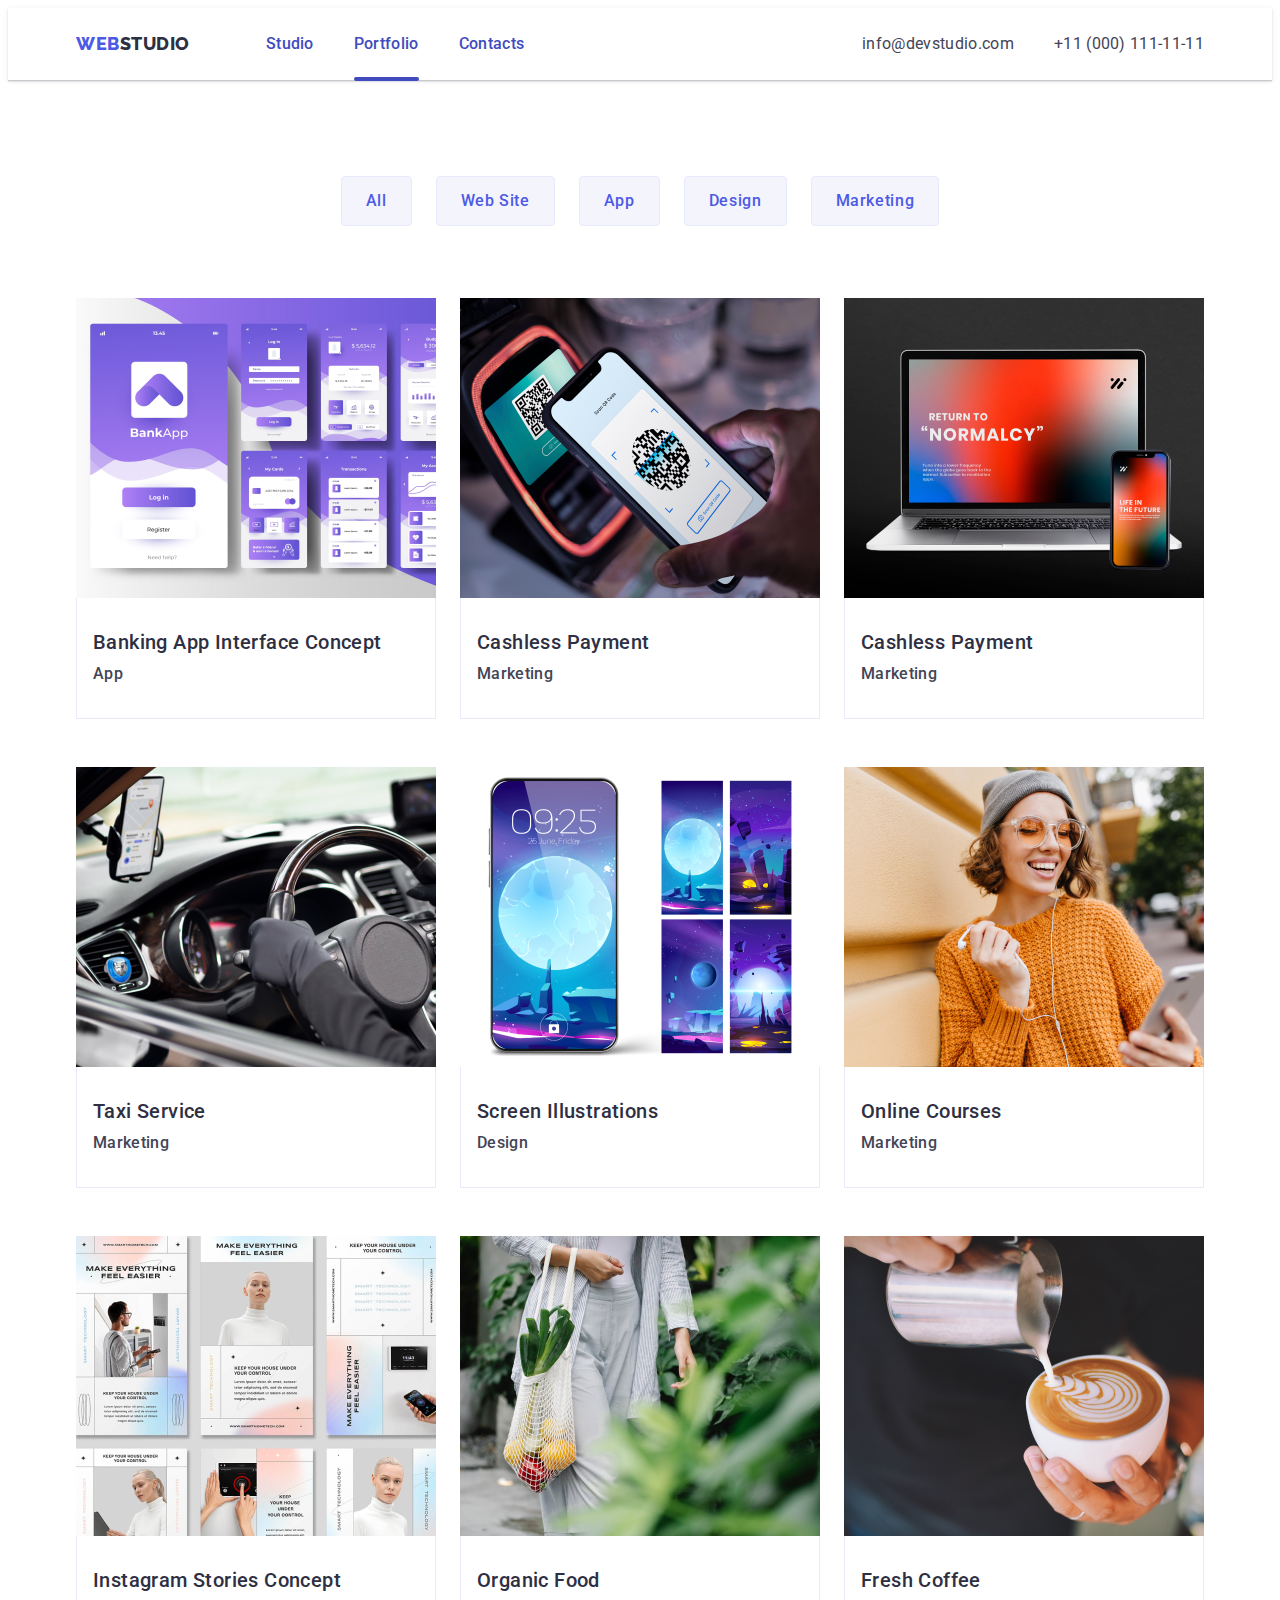
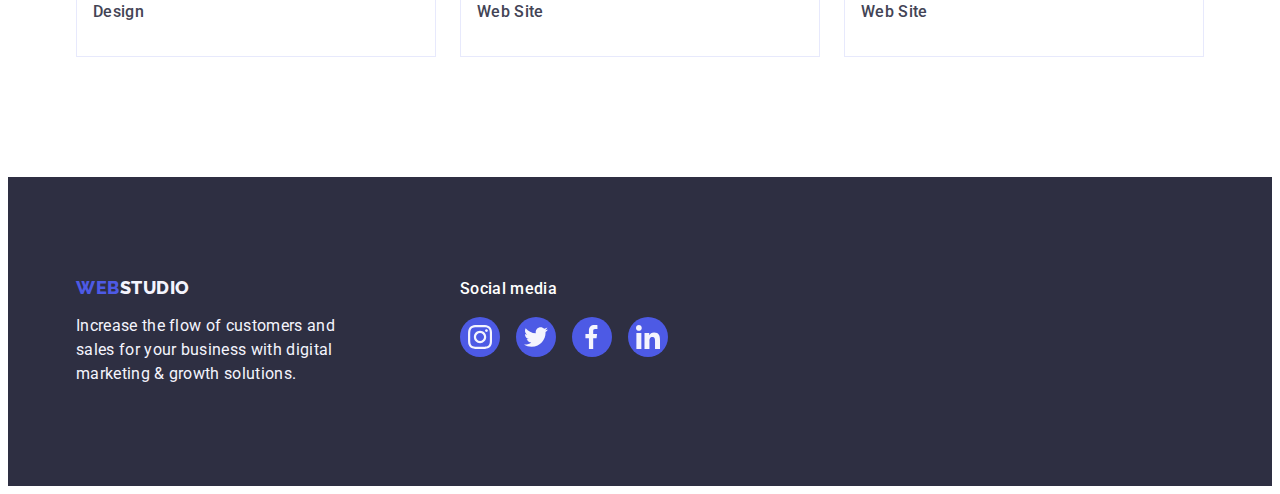
==== portfolio.html @ fa1286f1 "Initial commit" ====
<!DOCTYPE html>
<html lang="en">

<head>
    <meta charset="UTF-8">
    <meta http-equiv="X-UA-Compatible" content="IE=edge">
    <meta name="viewport" content="width=device-width, initial-scale=1.0">
    <title>Document</title>
    <link rel="preconnect" href="https://fonts.googleapis.com">
    <link rel="preconnect" href="https://fonts.gstatic.com" crossorigin>
    <link href="https://fonts.googleapis.com/css2?family=Raleway:wght@800&family=Roboto:wght@400;500;700;900&display=swap"
        rel="stylesheet">
    <link rel="stylesheet" href="https://cdnjs.cloudflare.com/ajax/libs/modern-normalize/1.1.0/modern-normalize.min.css"
        integrity="sha512-wpPYUAdjBVSE4KJnH1VR1HeZfpl1ub8YT/NKx4PuQ5NmX2tKuGu6U/JRp5y+Y8XG2tV+wKQpNHVUX03MfMFn9Q=="
        crossorigin="anonymous" referrerpolicy="no-referrer" />
    <link rel="stylesheet" href="./css/styles.css">
</head>

<body>
    <!-- Шапка сайта -->
    <header class="header">
        <div class="container header-container">
            <nav class="header-navigation">
                <!-- Логотип -->
                <a href="./index.html" class="header-logo link">
                    Web<span class="header-logo-accent">Studio</span>
                </a>
            
                <ul class="navigation-list list">
                    <li class="navigation-item">
                        <a href="./index.html" class="navigation-link link">Studio</a>
                    </li>
                    <li class="navigation-item">
                        <a href="./portfolio.html" class="navigation-link link current">Portfolio</a>
                    </li>
                    <li class="navigation-item">
                        <a href="" class="navigation-link link">Contacts</a>
                    </li>
                </ul>
            </nav>
            <!--  Контактная информация  -->
            <address class="address">
                <ul class="address-list list">
                    <li><a href="mailto:info@devstudio.com" class="address-link link">info@devstudio.com</a></li>
                    <li><a href="tel:+110001111111" class="address-link link">+11 (000) 111-11-11</a></li>
                </ul>
            </address>
        </div>

    </header>

    <main> 
            <!-- Кнопки Портфолио -->
        <section class="portfolio section">
            <div class="container portfolio-container">
                <h1 class="portfolio-title hidden-title">Portfolio</h1>
                    <ul class="portfolio-btn-list list">
                        <li><button type="button" class="portfolio-btn-link">All</button></li>
                        <li><button type="button" class="portfolio-btn-link">Web Site</button></li>
                        <li><button type="button" class="portfolio-btn-link">App</button></li>
                        <li><button type="button" class="portfolio-btn-link">Design</button></li>
                        <li><button type="button" class="portfolio-btn-link">Marketing</button></li>
                    </ul>
            <!-- Список Портфолио -->
                    <ul class="portfolio-list list">
                        <li class="portfolio-item">
                            <a href="" class="portfolio-link link">
                                <div class="portfolio-top-wrap">
                                    <img src="./images/page-2/bank-app-1.jpg" alt="Banking App" width="360">
                                    <p class="portfolio-top-text">
                                        14 Stylish and User-Friendly App Design Concepts · Task Manager App · Calorie Tracker App · Exotic Fruit Ecommerce
                                        App ·
                                        Cloud Storage App
                                    </p>
                                </div>

                                <div class="portfolio-link-wrap">
                                    <h2 class="portfolio-link-title">Banking App Interface Concept</h2>
                                    <p class="portfolio-link-text">App</p>
                                </div>
                            </a>
                        </li>
                        <li class="portfolio-item">
                            <a href="" class="portfolio-link link">
                                <div class="portfolio-top-wrap">
                                    <img src="./images/page-2/cash-pay-2.jpg" alt="Cashless Payment" width="360">
                                    <p class="portfolio-top-text">
                                        14 Stylish and User-Friendly App Design Concepts · Task Manager App · Calorie Tracker App · Exotic Fruit Ecommerce
                                        App ·
                                        Cloud Storage App
                                    </p>
                                </div>

                                <div class="portfolio-link-wrap">
                                    <h2 class="portfolio-link-title">Cashless Payment</h2>
                                    <p class="portfolio-link-text">Marketing</p>
                                </div>
                            </a>
                        </li>
                        <li class="portfolio-item">
                            <a href="" class="portfolio-link link">
                                <div class="portfolio-top-wrap">
                                    <img src="./images/page-2/medit-app-3.jpg" alt="Meditation App" width="360">
                                    <p class="portfolio-top-text">
                                        14 Stylish and User-Friendly App Design Concepts · Task Manager App · Calorie Tracker App · Exotic Fruit Ecommerce
                                        App ·
                                        Cloud Storage App
                                    </p>
                                </div>
                                
                                <div class="portfolio-link-wrap">
                                    <h2 class="portfolio-link-title">Cashless Payment</h2>
                                    <p class="portfolio-link-text">Marketing</p>
                                </div>     
                            </a>
                        </li>
                        <li class="portfolio-item">
                            <a href="" class="portfolio-link link">
                                <div class="portfolio-top-wrap">
                                    <img src="./images/page-2/tax-srv-4.jpg" alt="Taxi Service" width="360">
                                    <p class="portfolio-top-text">
                                        14 Stylish and User-Friendly App Design Concepts · Task Manager App · Calorie Tracker App · Exotic Fruit Ecommerce
                                        App ·
                                        Cloud Storage App
                                    </p>
                                </div>
                                
                                <div class="portfolio-link-wrap">
                                    <h2 class="portfolio-link-title">Taxi Service</h2>
                                    <p class="portfolio-link-text">Marketing</p>
                                </div>
            
                            </a>
                        </li>
                        <li class="portfolio-item">
                            <a href="" class="portfolio-link link">
                                <div class="portfolio-top-wrap">
                                    <img src="./images/page-2/scr-ill-5.jpg" alt="Screen Illustrations" width="360">
                                    <p class="portfolio-top-text">
                                        14 Stylish and User-Friendly App Design Concepts · Task Manager App · Calorie Tracker App · Exotic Fruit Ecommerce
                                        App ·
                                        Cloud Storage App
                                    </p>
                                </div>
                                
                                <div class="portfolio-link-wrap">
                                    <h2 class="portfolio-link-title">Screen Illustrations</h2>
                                    <p class="portfolio-link-text">Design</p>
                                </div>
            
                            </a>
                        </li>
                        <li class="portfolio-item">
                            <a href="" class="portfolio-link link">
                                <div class="portfolio-top-wrap">
                                    <img src="./images/page-2/onl-course-6.jpg" alt="Online Courses" width="360">
                                    <p class="portfolio-top-text">
                                        14 Stylish and User-Friendly App Design Concepts · Task Manager App · Calorie Tracker App · Exotic Fruit Ecommerce
                                        App ·
                                        Cloud Storage App
                                    </p>
                                </div>
                                
                                <div class="portfolio-link-wrap">
                                    <h2 class="portfolio-link-title">Online Courses</h2>
                                    <p class="portfolio-link-text">Marketing</p>
                                </div>
            
                            </a>
                        </li>
                        <li class="portfolio-item">
                            <a href="" class="portfolio-link link">
                                <div class="portfolio-top-wrap">
                                    <img src="./images/page-2/inst-str-7.jpg" alt="Instagram Stories Concept" width="360">
                                    <p class="portfolio-top-text">
                                        14 Stylish and User-Friendly App Design Concepts · Task Manager App · Calorie Tracker App · Exotic Fruit Ecommerce
                                        App ·
                                        Cloud Storage App
                                    </p>
                                </div>
                                
                                <div class="portfolio-link-wrap">
                                    <h2 class="portfolio-link-title">Instagram Stories Concept</h2>
                                    <p class="portfolio-link-text">Design</p>
                                </div>
                            </a>
                        </li>
                        <li class="portfolio-item">
                            <a href="" class="portfolio-link link">
                                <div class="portfolio-top-wrap">
                                    <img src="./images/page-2/food-8.jpg" alt="Organic Food" width="360">
                                    <p class="portfolio-top-text">
                                        14 Stylish and User-Friendly App Design Concepts · Task Manager App · Calorie Tracker App · Exotic Fruit Ecommerce
                                        App ·
                                        Cloud Storage App
                                    </p>
                                </div>
                                
                                <div class="portfolio-link-wrap">
                                    <h2 class="portfolio-link-title">Organic Food</h2>
                                    <p class="portfolio-link-text">Web Site</p>
                                </div>
                            </a>
                        </li>
                        <li class="portfolio-item">
                            <a href="" class="portfolio-link link">
                                <div class="portfolio-top-wrap">
                                    <img src="./images/page-2/coffee-9.jpg" alt="Fresh Coffee" width="360">
                                    <p class="portfolio-top-text">
                                        14 Stylish and User-Friendly App Design Concepts · Task Manager App · Calorie Tracker App · Exotic Fruit Ecommerce
                                        App ·
                                        Cloud Storage App
                                    </p>
                                </div>
                                
                                <div class="portfolio-link-wrap">
                                    <h2 class="portfolio-link-title">Fresh Coffee</h2>
                                    <p class="portfolio-link-text">Web Site</p>
                                </div>
                            </a>
                        </li>
                    </ul>
                </div>
        </section>
    </main>

    <footer class="footer">
        <!-- Футер -->
        <div class="container footer-wrap">
            <div class="footer-wrap-left">
                <a href="./index.html" class="footer-logo-link link">
                    Web<span class="footer-logo-accent">Studio</span>
                </a>
                <p class="footer-text">Increase the flow of customers and sales for your business with digital marketing & growth
                    solutions.</p>
            </div>
        
            <div class="footer-wrap-center">
                <p class="footer-text">Social media</p>
                <ul class="footer-media-list list">
                    <li class="footer-media-item">
                        <a href="" class="footer-media-link link">
                            <svg class="footer-media-icon" width="24" height="24">
                                <use href="./images/icons.svg#icon-instagram"></use>
                            </svg>
                        </a>
                    </li>
                    <li class="footer-media-item">
                        <a href="" class="footer-media-link link">
                            <svg class="footer-media-icon" width="24" height="24">
                                <use href="./images/icons.svg#icon-twitter"></use>
                            </svg>
                        </a>
                    </li>
                    <li class="footer-media-item">
                        <a href="" class="footer-media-link link">
                            <svg class="footer-media-icon" width="24" height="24">
                                <use href="./images/icons.svg#icon-facebook"></use>
                            </svg>
                        </a>
                    </li>
                    <li class="footer-media-item">
                        <a href="" class="footer-media-link link">
                            <svg class="footer-media-icon" width="24" height="24">
                                <use href="./images/icons.svg#icon-linkedin"></use>
                            </svg>
                        </a>
                    </li>
                </ul>
            </div>
            
        </div>   
    </footer>

</body>

</html>
---- css/styles.css ----
:root {
    --iris: #4D5AE5;
    --ocean: #404BBF;
    --navy-blue: #2E2F42;
    --green: #31D0AA;
    --slate: #434455;
    --light-slate: #8E8F99;
    --cornflower: #E7E9FC;
    --cloud: #F4F4FD;
    --navy-blue-modal: #2E2F42;
    --grey: #2E2F42;
    --white: #FFFFFF;
    --dairy: #FCFCFC;
}

/* Скидываем стили для всех элементов */
* {
    box-sizing: border-box;
}

h1,
h2,
h3,
h4,
p {
    margin-top: 0;
    margin-bottom: 0;
}

ul,
ol {
    margin-top: 0;
    margin-bottom: 0;
    padding-left: 0;
}

img {
    display: block;
}

button {
    cursor: pointer;
}

/*Убираем точки возле текста */
.list {
    list-style: none;
    margin: 0;
    padding: 0;
}

.link {
    text-decoration: none;
}

body {
    background-color: var(--white);
    color: var(--slate);

    font-family: Roboto, sans-serif;
    letter-spacing: 0.02em;
    font-size: 16px;
    line-height: 1.5;
}

.section {
    padding-top: 120px;
    padding-bottom: 120px;
}
.hidden-title {
    position: absolute;
    width: 1px;
    height: 1px;
    margin: -1px;
    border: 0;
    padding: 0;

    white-space: nowrap;
    clip-path: inset(100%);
    clip: rect(0 0 0 0);
    overflow: hidden;
}

.container {
    width: 1158px;
    margin-left: auto;
    margin-right: auto;
    padding-right: 15px;
    padding-left: 15px;
    margin: 0 auto;
}


.header {
    /* border-bottom: 1px solid #E7E9FC; */
    box-shadow: 0px 2px 1px rgba(46, 47, 66, 0.08), 0px 1px 1px rgba(46, 47, 66, 0.16), 0px 1px 6px rgba(46, 47, 66, 0.08);
}

.header-container {
    display: flex;
    align-items: center;
    justify-content: space-between;
}

.header-navigation {
    display: flex;
    align-items: center;
}


/* Логотип */
.header-logo {
    margin-right: 76px;
    color: var(--iris);

    font-family: Raleway, sans-serif;
    letter-spacing: 0.03em;
    font-weight: 800;
    font-size: 18px;
    line-height: 1.17;
    text-transform: uppercase;
    
}

.header-logo-accent {
    color:var(--navy-blue);
}

/* Навигация */
.navigation-list {
    display: flex;
    align-items: center;
    gap: 40px;
}


.navigation-link {
    display: inline-block;
    padding: 24px 0;
    color: var(--ocean);

    font-weight: 500;
    font-size: 16px;
    line-height: 1.5;

    transition: color 250ms cubic-bezier(0.4, 0, 0.2, 1);
    position: relative;
}

.current::after {
    content: "";
    display: block;
    position: absolute;

    bottom: -1px;
    width: 100%;
    height: 4px;
    border-radius: 2px;

    background-color: var(--ocean);


}
.navigation-link:hover,
.navigation-link:focus,
.navigation-link:active {
    color: var(--ocean);
}



/* Контактная информация */
.address {
    font-style: normal;
}

.address-list {
    display: flex;
    margin-left: auto;
    gap: 40px;
}

.address-link {
    color: var(--slate); 
    
    transition: color 250ms cubic-bezier(0.4, 0, 0.2, 1);
}

.address-link:hover,
.address-link:focus,
.address-link:active {
    color: var(--ocean);
}

/* Главная секция 1-й страницы */

.hero {
    max-width: 1440px;
    margin: 0 auto;

    background: var(--navy-blue);
    background-image: linear-gradient(rgba(46, 47, 66, 0.7), rgba(46, 47, 66, 0.7)),
    url(../images/page-1/hero-img.jpg);
    background-repeat: no-repeat;
    background-size: cover;
    background-position: center;
}

.hero-wrap {
    padding: 188px 0;
    text-align: center;
}

.hero-title {
    max-width: 496px;
    margin: 0 auto;
    margin-bottom: 48px;
    color: var(--white);

    font-weight: 700;
    font-size: 56px;
    line-height: 1.07;
    letter-spacing: 0.02em;
    text-align: center;
}

.hero-button {
    display: block;
    min-width: 169px;
    height: 56px;
    border: none;
    margin: 0 auto;
    
    
    background-color: var(--iris);
    border-radius: 4px;
    color: var(--white);

    font-family: inherit;
    font-weight: 500;
    font-size: 16px;
    line-height: 1.5;
    letter-spacing: 0.04em;

    transition: background-color 250ms cubic-bezier(0.4, 0, 0.2, 1);

}

.hero-button:hover,
.hero-button:focus,
.hero-button:active {
    background-color: var(--ocean);
    color: var(--white);

}


/* Features */
.features-list {
    display: flex;
    justify-content: space-between;
    gap: 24px;
}

.features-list-item {
    width: calc((100% - 72px) / 4);
}

.features-list-title {
    color: var(--grey);
    margin-bottom: 8px;

    font-weight: 500;
    font-size: 20px;
    line-height: 1.2;
    letter-spacing: 0.02em;

}

.features-icon-wrap {
    display: flex;
    justify-content: center;
    align-items: center;

    width: 264px;
    height: 112px;
    border-radius: 4px;

    background-color: var(--cloud);
    margin-bottom: 8px;
}
 



 /* We doing */
 
.we-doing-section {
    padding-bottom: 120px;
}
 
.we-doing-section-title {
    margin-bottom: 72px;
    text-align: center;

    font-weight: 700;
    font-size: 36px;
    line-height: 1.1;
}

.we-doing-list-img {
    display: flex;
    gap: 24px;
}

.we-doing-img {
    width: calc((100% - 48px) / 3);
}

/* Team-list */
.team-section {
    background-color: var(--cloud);
}

.team-section-title {
    margin-bottom: 72px;
    text-align: center;
}

.team-list {
    display: flex;
    justify-content: space-between;
    gap: 24px;
}

.team-card-list {
    background-color: var(--white);

    width: calc((100% - 72px) / 4);

    box-shadow: 0px 1px 6px rgba(46, 47, 66, 0.08), 0px 1px 1px rgba(46, 47, 66, 0.16), 0px 2px 1px rgba(46, 47, 66, 0.08);
    border-radius: 0px 0px 4px 4px;
}
.team-card-wrap {
    padding: 32px 0;

}
.team-card-title {
    color: var(--grey);
    margin-bottom: 8px;

    font-weight: 500;
    text-align: center;
    font-size: 20px;
    line-height: 1.2;
    letter-spacing: 0.02em;
}

.team-card-text {
    text-align: center;
    margin-bottom: 8px;
}

.team-social-list {
    display: flex;
    justify-content: center;
    gap: 24px;
}

.team-social-link {
    display: flex;
    justify-content: center;
    align-items: center;
    background-color: var(--iris) ;
    width: 40px;
    height: 40px;
    border-radius: 50%; 

    transition: background-color 250ms cubic-bezier(0.4, 0, 0.2, 1);
}

.team-social-link:hover,
.team-social-link:focus {
    background-color: var(--ocean);
}
.team-social-icon {
    fill: var(--cloud);
}

/* Клиент секция */
.customers-section-title {
    margin-bottom: 72px;

    color: var(--grey);
    font-weight: 700;
    font-size: 36px;
    line-height: 1.1;
    font-size: 36px;

    text-align: center;
}
.customers-section-list {
    display: flex;

    gap: 24px;
}
.customers-section-item {
    width: calc((100% - 120px) / 6);
    height: 88px;
}

.customers-soc-link {
    display: flex;
    justify-content: center;
    align-items: center;

    width: 100%;
    height: 100%;

    color: var(--light-slate);

    border: 1px solid #8E8F99;
    border-radius: 4px;

    transition: border-color 250ms cubic-bezier(0.4, 0, 0.2, 1),
                color 250ms cubic-bezier(0.4, 0, 0.2, 1);
}

.customers-soc-link:hover,
.customers-soc-link:focus {
    border-color: var(--ocean);
    color: var(--ocean);
}

.customers-section-item {
    margin: 0 auto;
}
.customers-soc-icon {
    fill: currentColor;
}



/* Portfolio */
.portfolio {
    padding-top: 96px;
}


/* Button Portfolio */
.portfolio-btn-list{ 
    display: flex;
    justify-content: center;
    gap: 24px;

    margin-bottom: 72px;
}

.portfolio-btn-link {
    border-radius: 4px;
    padding: 12px 24px;
    /* min-width: 78px; */
    text-align: center;

    border: 1px solid #e7e9fc;
    background-color: var(--cloud);
    color: var(--iris);

    font-family: Roboto, sans-serif;
    font-weight: 500;
    font-size: 16px;
    line-height: 1.5;
    letter-spacing: 0.04em;

    transition: color 250ms cubic-bezier(0.4, 0, 0.2, 1),
                background-color 250ms cubic-bezier(0.4, 0, 0.2, 1),
                border-color 250ms cubic-bezier(0.4, 0, 0.2, 1),
                box-shadow 250ms cubic-bezier(0.4, 0, 0.2, 1);
    }

.portfolio-btn-link:hover,
.portfolio-btn-link:focus {
    box-shadow: 0px 3px 1px rgba(0, 0, 0, 0.1), 0px 2px 1px rgba(0, 0, 0, 0.08), 0px 2px 2px rgba(0, 0, 0, 0.12);
    border: 1px solid transparent;
    background-color: var(--ocean);
    color:  var(--white);

}
 /* Portfolio list */
.portfolio-list {
    display: flex;
    flex-wrap: wrap;
    column-gap: 24px;
    row-gap: 48px;
    
    color: var(--grey);
    
    font-weight: 500;
    font-size: 20px;
    line-height: 1.2;
}

.portfolio-item {
    position: relative;
}

.portfolio-item:hover .portfolio-top-text {
    transform: translateY(0%);
}

.portfolio-item:focus .portfolio-top-text {
    transform: translateY(0%);
}


.portfolio-top-wrap {
    position: relative;
    overflow: hidden;
}

.portfolio-top-text {
    position: absolute;
    top: 0;
    padding: 40px 32px;

    height: 100%;

    transition: transform 250ms cubic-bezier(0.4, 0, 0.2, 1);
    transform: translateY(100%);
    
    

    font-weight: 400;
    font-size: 16px;
    line-height: 1.5;
    letter-spacing: 0.02em;

    color: var(--cloud);
    background: var(--iris);
}

.portfolio-item {
    width: calc((100% - 48px) / 3);
}

.portfolio-link {
    display: block;
    transition: box-shadow 250ms cubic-bezier(0.4, 0, 0.2, 1);

}

.portfolio-link:hover .portfolio-top-text,
.portfolio-link:focus .portfolio-top-text {
    transform: translateY(0);
}

.portfolio-link-wrap {
    padding: 32px 16px;
    border: 1px solid #E7E9FC;
    border-top: none;
}

.portfolio-link-title {
    margin-bottom: 8px;
    color: var(--navy-blue);

    font-weight: 500;
    font-size: 20px;
    line-height: 1.2;
    letter-spacing: 0.02em;   
}

.portfolio-link-text {
    color: var(--slate);

    font-size: 16px;
    line-height: 1.5;
    letter-spacing: 0.02em;
}

/* Футер */
.footer {
    padding: 100px 0;
    display: flex;
    background-color: var(--grey);
}
.footer-wrap {
    display: flex;
    align-items: baseline;
}
.footer-wrap-left {
    margin-right: 120px;
}

.footer-logo-link { 
    display: inline-block;
    color: var(--iris);
    margin-bottom: 16px;
    
    font-family: Raleway, sans-serif;
    letter-spacing: 0.03em;
    font-weight: 800;
    font-size: 18px;
    line-height: 1.17;
    text-transform: uppercase;

}

.footer-logo-accent {
    color: var(--cloud);
}

.footer-text {
    color: var(--cloud);
    max-width: 264px;
}

.footer-wrap-center .footer-text {
    margin-bottom: 16px;

    color: var(--white);

    font-weight: 500;
    font-size: 16px;
    line-height: 1.5;
    letter-spacing: 0.02em;
    
}

.footer-media-list {
    display: flex;
    justify-content: center;
    gap: 16px;
}

.footer-media-link {
    display: flex;
    justify-content: center;
    align-items: center;
    background-color: var(--iris);
    width: 40px;
    height: 40px;
    border-radius: 50%;

    transition: background-color 250ms cubic-bezier(0.4, 0, 0.2, 1);
}

.footer-media-link:hover,
.footer-media-link:focus {
    background-color: var(--green);
}

.footer-media-icon {
    fill: var(--cloud);
}


.backdrop {
    background-color: rgba(46, 47, 66, 0.4);
    position: fixed;

    top: 0;
    left: 0;

    width: 100vw;
    min-height: 100vh;

    transition: opacity 250ms cubic-bezier(0.4, 0, 0.2, 1),
                visibility 250ms cubic-bezier(0.4, 0, 0.2, 1);
}

.backdrop.is-hidden {
    opacity: 0;
    pointer-events: none;
    visibility: hidden;
}

.modal {
    min-height: 584px;
    width: 408px;
    padding: 24px;

    background-color: var(--dairy);
    box-shadow: 0px 1px 1px rgba(0, 0, 0, 0.14), 0px 1px 3px rgba(0, 0, 0, 0.12), 0px 2px 1px rgba(0, 0, 0, 0.2);
    border-radius: 4px;

    position: absolute;
    top: 50%;
    left: 50%;

    transition: transform 250ms cubic-bezier(0.4, 0, 0.2, 1);
    transform: translate(-50% , -50%) scale(1);
    
}

.backdrop.is-hidden .modal {
    transform: translate(100%, 100%) scale(0.5);
}


.modal-close-btn {
    display: flex;
    align-items: center;
    justify-content: center;

    position: absolute;
    top: 24px;
    right: 24px;

    background: #E7E9FC;
    border-radius: 50%;
    border: 1px solid rgba(0, 0, 0, 0.1);
    color: var(--navy-blue);

    width: 24px;
    height: 24px;
    padding: 0;

    transition: background-color 250ms cubic-bezier(0.4, 0, 0.2, 1), 
                border 250ms cubic-bezier(0.4, 0, 0.2, 1);
}

.modal-close-btn:hover,
.modal-close-btn:focus {
    border: none;
    background-color: var(--ocean);
    color: var(--white);
}

.cross-icon {
    fill: currentColor;
    transition: fill 250ms cubic-bezier(0.4, 0, 0.2, 1);
}
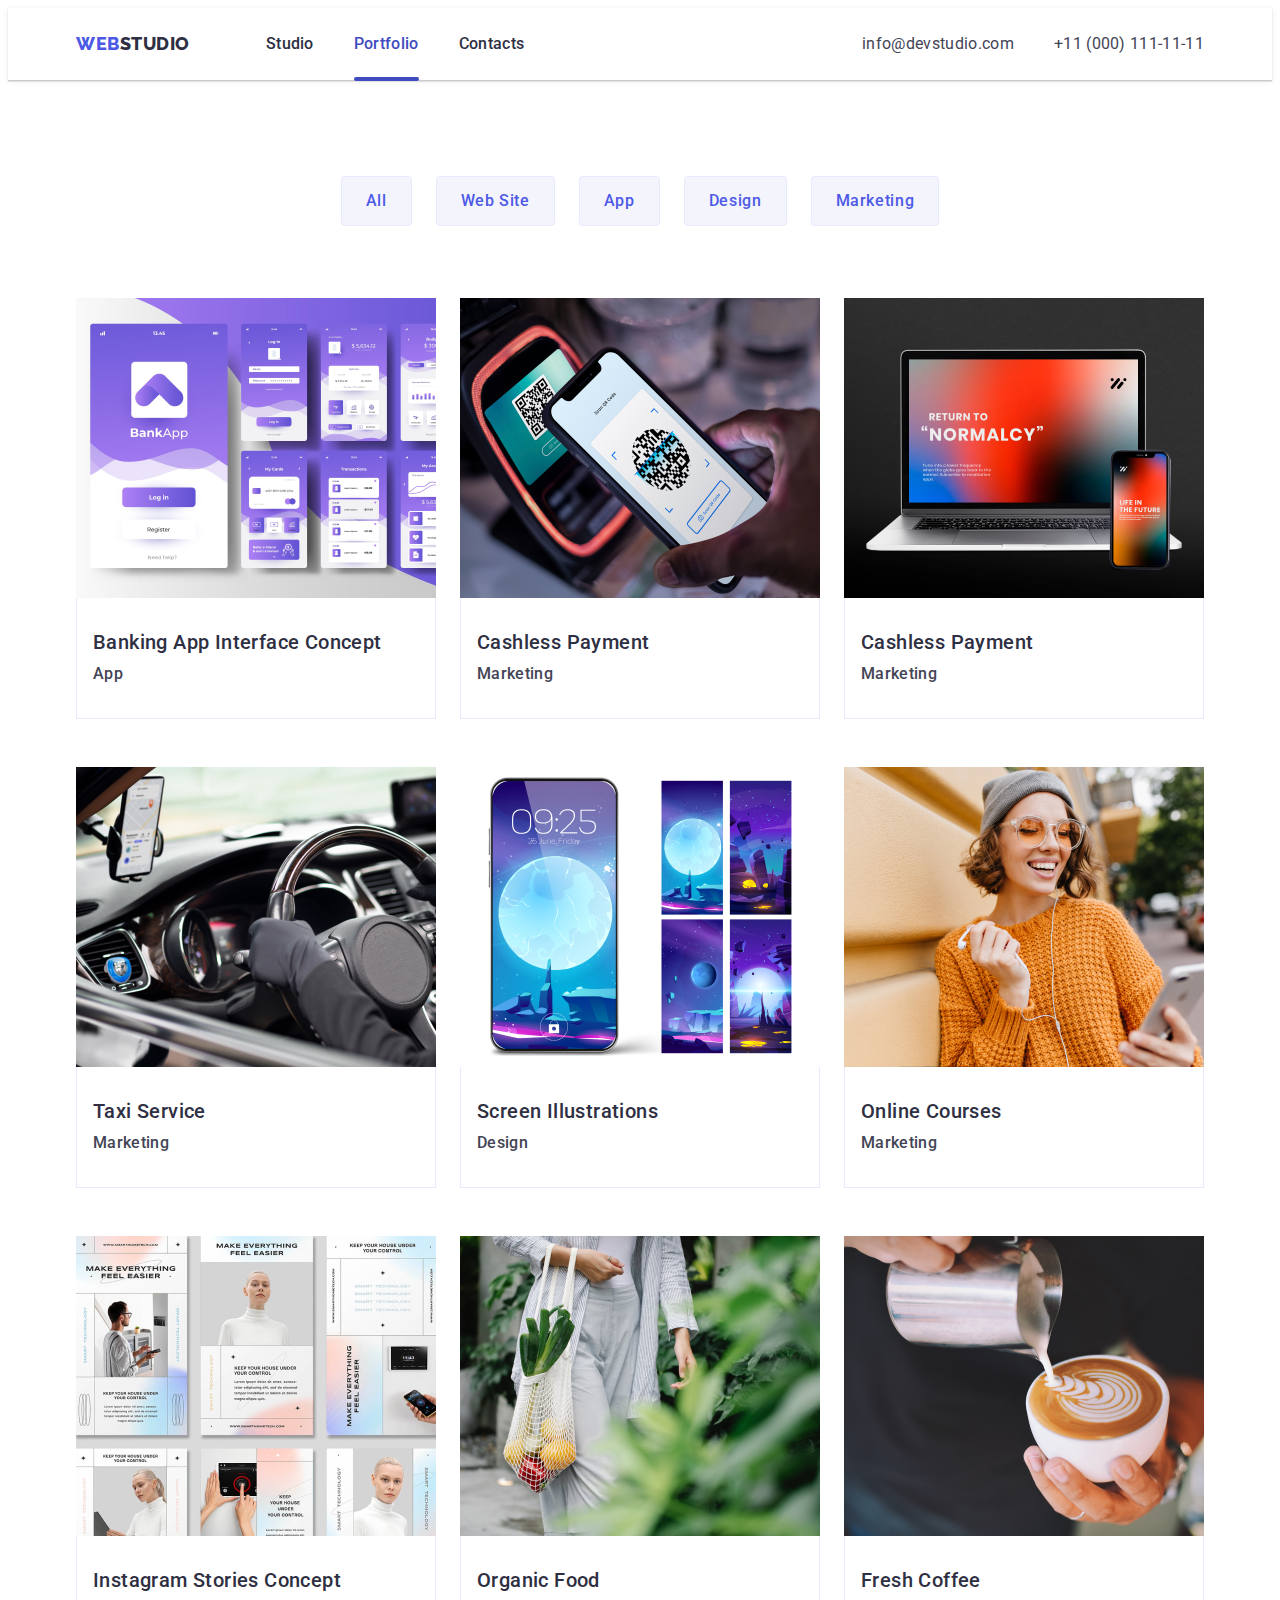
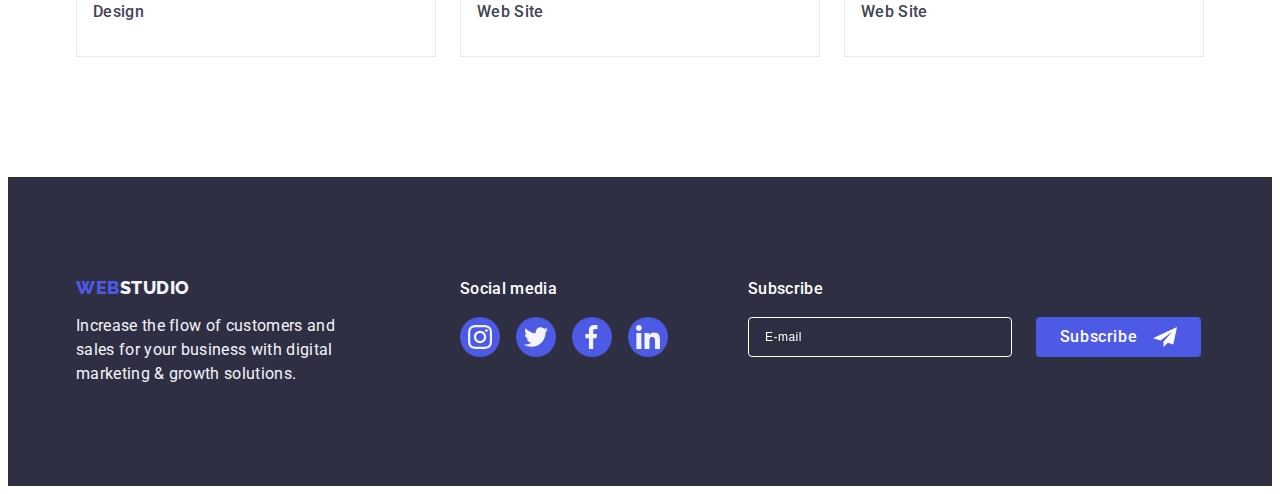
==== commit bc4ea58d: "Add" ====
--- a/portfolio.html
+++ b/portfolio.html
@@ -268,6 +268,20 @@
                     </li>
                 </ul>
             </div>
+
+            <div class="footer-modal-form-wrap">
+                <p class="footer-modal-form-text">Subscribe</p>
+                <form class="footer-modal-form">
+                    <label class="footer-modal-form-field">
+                        <input type="email" name="email" class="footer-modal-form-input" placeholder="E-mail" required>
+                    </label>
+                    <button type="submit" class="footer-modal-btn">Subscribe
+                        <svg class="footer-modal-form-input-icon" width="24" height="24">
+                            <use href="./images/icons.svg#icon-modal-telegram-icon"></use>
+                        </svg>
+                    </button>
+                </form>
+            </div>
             
         </div>   
     </footer>
--- a/css/styles.css
+++ b/css/styles.css
@@ -137,7 +137,7 @@
 .navigation-link {
     display: inline-block;
     padding: 24px 0;
-    color: var(--ocean);
+    color: var(--grey);
 
     font-weight: 500;
     font-size: 16px;
@@ -145,6 +145,10 @@
 
     transition: color 250ms cubic-bezier(0.4, 0, 0.2, 1);
     position: relative;
+}
+
+.current {
+    color: var(--ocean);
 }
 
 .current::after {
@@ -161,6 +165,7 @@
 
 
 }
+
 .navigation-link:hover,
 .navigation-link:focus,
 .navigation-link:active {
@@ -193,7 +198,6 @@
 }
 
 /* Главная секция 1-й страницы */
-
 .hero {
     max-width: 1440px;
     margin: 0 auto;
@@ -294,7 +298,6 @@
 
 
  /* We doing */
- 
 .we-doing-section {
     padding-bottom: 120px;
 }
@@ -614,7 +617,9 @@
     color: var(--cloud);
     max-width: 264px;
 }
-
+.footer-wrap-center {
+    margin-right: 80px;
+}
 .footer-wrap-center .footer-text {
     margin-bottom: 16px;
 
@@ -653,7 +658,72 @@
 .footer-media-icon {
     fill: var(--cloud);
 }
-
+.footer-modal-form-text {
+    margin-bottom: 16px;
+
+    font-weight: 500;
+    font-size: 16px;
+    line-height: 1.5;
+    
+    letter-spacing: 0.02em;
+    
+    color: var(--white);
+}
+.footer-modal-form {
+    display: flex;
+    gap: 24px;
+}
+
+.footer-modal-form-input {
+    padding-left: 16px;
+
+    font-size: 12px;
+    line-height: 1.5;
+    letter-spacing: 0.04em;
+
+    width: 264px;
+    height: 40px;
+    border-radius: 4px;
+    border: 1px solid #ffffff;
+
+    color: var(--white);
+
+    background-color: transparent;
+
+    filter: drop-shadow(0px 4px 4px rgba(0, 0, 0, 0.15));
+    
+}
+.footer-modal-form-input::placeholder {
+    color: var(--white);
+}
+
+.footer-modal-btn {
+    display: flex;
+    justify-content: center;
+    align-items: center;
+
+    cursor: pointer;
+
+    font-family: inherit;
+    font-size: 16px;
+    font-weight: 500;
+    line-height: 1.5;
+    letter-spacing: 0.04em;
+
+    color: var(--white);
+
+    min-width: 165px;
+    height: 40px;
+
+    background-color: var(--iris);
+
+    border: none;
+    border-radius: 4px;
+}
+
+.footer-modal-form-input-icon {
+    margin-left: 16px;
+}
 
 .backdrop {
     background-color: rgba(46, 47, 66, 0.4);
@@ -678,7 +748,7 @@
 .modal {
     min-height: 584px;
     width: 408px;
-    padding: 24px;
+    padding: 72px 24px 24px 24px;
 
     background-color: var(--dairy);
     box-shadow: 0px 1px 1px rgba(0, 0, 0, 0.14), 0px 1px 3px rgba(0, 0, 0, 0.12), 0px 2px 1px rgba(0, 0, 0, 0.2);
@@ -702,6 +772,7 @@
     display: flex;
     align-items: center;
     justify-content: center;
+    margin-bottom: 24px;
 
     position: absolute;
     top: 24px;
@@ -730,4 +801,166 @@
 .cross-icon {
     fill: currentColor;
     transition: fill 250ms cubic-bezier(0.4, 0, 0.2, 1);
-}+}
+
+.modal-form {
+    display: flex;
+    flex-direction: column;
+}
+.modal-title {
+    margin-bottom: 16px;
+
+    font-weight: 500;
+    font-size: 16px;
+    line-height: 1.5;
+    
+    text-align: center;
+    letter-spacing: 0.02em;
+    
+    color: var(--navy-blue);
+}
+.modal-form-wrap {
+    margin-bottom: 8px;
+}
+
+.modal-form-field {
+    display: block;
+    margin-bottom: 4px;
+    
+    font-size: 12px;
+    line-height: 1.17;
+    letter-spacing: 0.04em;
+    
+    color: var(--light-slate);
+}
+
+.modal-form-input-wrap {
+    display: block;
+    position: relative;
+
+}
+
+.modal-form-input {
+    width: 100%;
+    height: 40px;
+    border: 1px solid rgba(46, 47, 66, 0.4);
+    border-radius: 4px;
+    background-color: transparent;
+    padding-left: 38px;
+
+    outline: transparent;
+
+    transition: border-color 250ms cubic-bezier(0.4, 0, 0.2, 1);
+
+    border-color: var(--light-slate);
+}
+
+.modal-form-input:focus {
+    border-color: var(--iris);
+}
+
+.modal-form-input:focus + .modal-form-input-icon {
+    fill: var(--iris);
+}
+
+.modal-form-input-icon {
+    position: absolute;
+    top: 50%;
+    left: 16px;
+    transform: translateY(-50%);
+
+    transition: fill 250ms cubic-bezier(0.4, 0, 0.2, 1);
+    
+    fill: var(--navy-blue);
+}
+
+.modal-form-comment {
+    resize: none;
+    width: 100%;
+    height: 120px;
+    padding: 8px 16px;
+    border-radius: 4px;
+
+    font-size: 12px;
+    line-height: 1.17;
+    letter-spacing: 0.04em;
+
+    color: rgba(46, 47, 66, 0.4);
+    border: 1px solid rgba(46, 47, 66, 0.4);
+
+    background-color: transparent;
+    outline: transparent;
+
+    transition: border-color 250ms cubic-bezier(0.4, 0, 0.2, 1);
+
+}
+
+.modal-form-comment:focus {
+    border-color: var(--iris);
+}
+.modal-form-check-desc-wrap {
+    margin-bottom: 24px;
+}
+.modal-form-check-desc {
+    display: flex;
+    align-items: center;
+    
+    font-size: 12px;
+    line-height: 1.17;
+    
+    letter-spacing: 0.04em;
+   
+    color: var(--light-slate);
+}
+.modal-form-check-desc::before {
+    content: '';
+    display: block;
+    width: 16px;
+    height: 16px;
+    border: 1px solid rgba(46, 47, 66, 0.4);
+    border-radius: 2px;
+    cursor: pointer;
+
+    margin-right: 8px;
+
+}
+
+.modal-form-check:checked + .modal-form-check-desc::before {
+    background-image: url(../images/page-1/click.svg);
+}
+
+.modal-form-check:focus + .modal-form-check-desc::before {
+    outline: 1px solid #4D5AE5;
+}
+
+.modal-form-submit {
+    display: block;
+    min-width: 169px;
+    height: 56px;
+    border: none;
+    margin: 0 auto;
+
+
+    background-color: var(--iris);
+    border-radius: 4px;
+    box-shadow: 0px 4px 4px rgba(0, 0, 0, 0.15);
+    color: var(--white);
+
+    font-family: inherit;
+    font-weight: 500;
+    font-size: 16px;
+    line-height: 1.5;
+    letter-spacing: 0.04em;
+
+    transition: background-color 250ms cubic-bezier(0.4, 0, 0.2, 1);
+
+}
+
+.modal-form-submit:hover,
+.modal-form-submit:focus,
+.modal-form-submit:active {
+    background-color: var(--ocean);
+    color: var(--white);
+
+}
+
